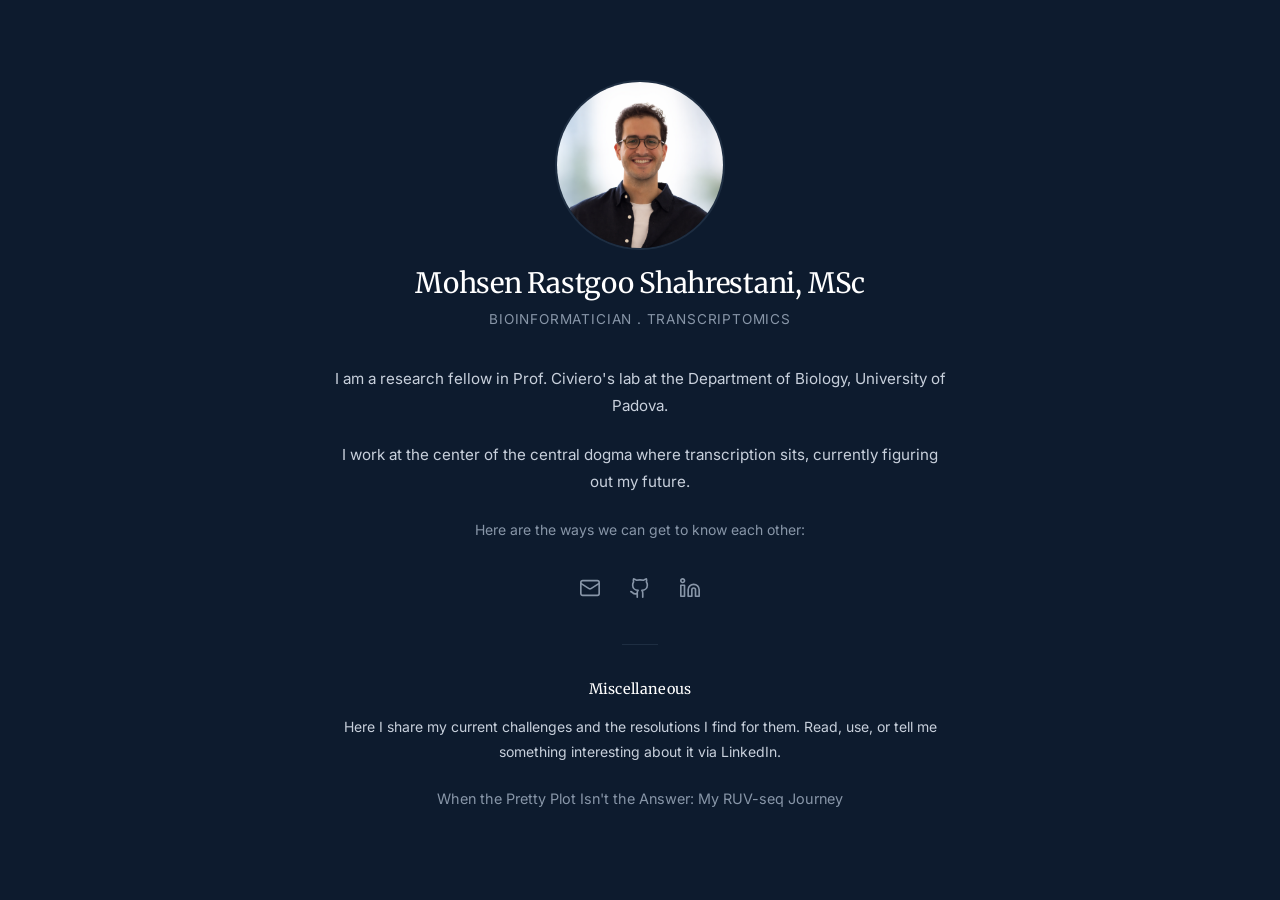
==== index.html @ e88a0c1d "ruv initial blog" ====
<!DOCTYPE html>
<html lang="en">

<head>
    <meta charset="UTF-8">
    <meta name="viewport" content="width=device-width, initial-scale=1.0">
    <title>Mohsen Rastgoo Shahrestani</title>
    <meta name="description" content="Bioinformatician. Research fellow at University of Padova.">
    <link rel="preconnect" href="https://fonts.googleapis.com">
    <link rel="preconnect" href="https://fonts.gstatic.com" crossorigin>
    <link
        href="https://fonts.googleapis.com/css2?family=Merriweather:wght@300;400&family=Inter:wght@400;500&display=swap"
        rel="stylesheet">
    <link rel="stylesheet" href="style.css">
</head>

<body>
    <div class="container">
        <img src="profile-photo.png" alt="Mohsen Rastgoo Shahrestani" class="photo">

        <h1>Mohsen Rastgoo Shahrestani<span class="degree">, MSc</span></h1>
        <p class="title">Bioinformatician . Transcriptomics</p>

        <div class="about">
            <p>I am a research fellow in Prof. Civiero's lab at the Department of Biology, University of Padova.</p>
            <p>I work at the center of the central dogma where transcription sits, currently figuring out my future.</p>
            <p>Here are the ways we can get to know each other:</p>
        </div>

        <div class="links">
            <a href="mailto:mohsenrastgooshahrestani@gmail.com" aria-label="Email">
                <svg xmlns="http://www.w3.org/2000/svg" width="22" height="22" viewBox="0 0 24 24" fill="none"
                    stroke="currentColor" stroke-width="1.8" stroke-linecap="round" stroke-linejoin="round">
                    <rect x="2" y="4" width="20" height="16" rx="2" />
                    <path d="m22 7-8.97 5.7a1.94 1.94 0 0 1-2.06 0L2 7" />
                </svg>
            </a>
            <a href="https://github.com/MohsenRsh" target="_blank" rel="noopener noreferrer" aria-label="GitHub">
                <svg xmlns="http://www.w3.org/2000/svg" width="22" height="22" viewBox="0 0 24 24" fill="none"
                    stroke="currentColor" stroke-width="1.8" stroke-linecap="round" stroke-linejoin="round">
                    <path
                        d="M15 22v-4a4.8 4.8 0 0 0-1-3.5c3 0 6-2 6-5.5.08-1.25-.27-2.48-1-3.5.28-1.15.28-2.35 0-3.5 0 0-1 0-3 1.5-2.64-.5-5.36-.5-8 0C6 2 5 2 5 2c-.3 1.15-.3 2.35 0 3.5A5.403 5.403 0 0 0 4 9c0 3.5 3 5.5 6 5.5-.39.49-.68 1.05-.85 1.65-.17.6-.22 1.23-.15 1.85v4" />
                    <path d="M9 18c-4.51 2-5-2-7-2" />
                </svg>
            </a>
            <a href="https://www.linkedin.com/in/mohsenrsh/" target="_blank" rel="noopener noreferrer"
                aria-label="LinkedIn">
                <svg xmlns="http://www.w3.org/2000/svg" width="22" height="22" viewBox="0 0 24 24" fill="none"
                    stroke="currentColor" stroke-width="1.8" stroke-linecap="round" stroke-linejoin="round">
                    <path d="M16 8a6 6 0 0 1 6 6v7h-4v-7a2 2 0 0 0-2-2 2 2 0 0 0-2 2v7h-4v-7a6 6 0 0 1 6-6z" />
                    <rect x="2" y="9" width="4" height="12" />
                    <circle cx="4" cy="4" r="2" />
                </svg>
            </a>
        </div>

        <div class="misc">
            <div class="misc-divider"></div>
            <p class="misc-label">Miscellaneous</p>
            <p class="misc-desc">Here I share my current challenges and the resolutions I find for them. Read, use, or tell me something interesting about it via LinkedIn.</p>
            <ul class="misc-posts">
                <li><a href="ruv-seq.html">When the Pretty Plot Isn't the Answer: My RUV-seq Journey</a></li>
            </ul>
        </div>
    </div>
</body>

</html>
---- style.css ----
*, *::before, *::after {
    box-sizing: border-box;
    margin: 0;
    padding: 0;
}

:root {
    --bg: #0d1b2e;
    --text: #f0f2f5;
    --text-muted: #8896a8;
    --accent: #c8d0dc;
    --border: #1e2e42;
}

body {
    background-color: var(--bg);
    color: var(--text);
    font-family: 'Inter', sans-serif;
    font-size: 16px;
    line-height: 1.7;
    min-height: 100vh;
    display: flex;
    align-items: center;
    justify-content: center;
    padding: 2rem 1.5rem;
}

.container {
    max-width: 620px;
    width: 100%;
    text-align: center;
}

.photo {
    width: 170px;
    height: 170px;
    border-radius: 50%;
    object-fit: cover;
    margin-bottom: 0.1rem;
    border: 2px solid var(--border);
}

h1 {
    font-family: 'Merriweather', serif;
    font-weight: 400;
    font-size: 1.75rem;
    letter-spacing: -0.01em;
    margin-bottom: 0.05rem;
    color: #ffffff;
    white-space: nowrap;
}

.title {
    font-size: 0.85rem;
    color: var(--text-muted);
    letter-spacing: 0.06em;
    text-transform: uppercase;
    margin-bottom: 2.2rem;
}

.about {
    margin-bottom: 2.2rem;
    text-align: center;
}

.about p {
    font-size: 0.95rem;
    color: var(--accent);
    line-height: 1.75;
    margin-bottom: 1.4rem;
}

.about p:last-child {
    margin-bottom: 0;
    color: var(--text-muted);
    font-size: 0.875rem;
}

.links {
    display: flex;
    justify-content: center;
    gap: 1.75rem;
    margin-top: 1.5rem;
}

.links a {
    color: var(--text-muted);
    transition: color 0.15s ease;
    display: flex;
    align-items: center;
}

.links a:hover {
    color: #ffffff;
}

/* ---- Homepage: Miscellaneous section ---- */
.misc {
    margin-top: 2.8rem;
    text-align: center;
}

.misc-divider {
    width: 36px;
    height: 1px;
    background: var(--border);
    margin: 0 auto 2rem;
}

.misc-label {
    font-family: 'Merriweather', serif;
    font-weight: 400;
    font-size: 0.9rem;
    color: #ffffff;
    margin-bottom: 0.85rem;
    letter-spacing: 0.02em;
}

.misc-desc {
    font-size: 0.875rem;
    color: var(--accent);
    line-height: 1.75;
    margin-bottom: 1.3rem;
}

.misc-posts {
    list-style: none;
    padding: 0;
}

.misc-posts li {
    margin-bottom: 0.5rem;
}

.misc-posts a {
    color: var(--text-muted);
    text-decoration: none;
    font-size: 0.9rem;
    transition: color 0.15s ease;
}

.misc-posts a:hover {
    color: #ffffff;
}

/* ---- Blog post page ---- */
body.post-page {
    display: block;
    padding: 3.5rem 1.5rem 5rem;
}

.post-container {
    max-width: 680px;
    margin: 0 auto;
}

.back-link {
    display: inline-block;
    color: var(--text-muted);
    text-decoration: none;
    font-size: 0.875rem;
    margin-bottom: 2.5rem;
    transition: color 0.15s ease;
}

.back-link:hover {
    color: #ffffff;
}

.post-title {
    font-family: 'Merriweather', serif;
    font-weight: 400;
    font-size: 1.55rem;
    color: #ffffff;
    line-height: 1.45;
    margin-bottom: 2rem;
    white-space: normal;
    letter-spacing: -0.01em;
}

.post-heading {
    font-family: 'Merriweather', serif;
    font-weight: 400;
    font-size: 1.05rem;
    color: var(--accent);
    margin-top: 2.5rem;
    margin-bottom: 1rem;
    letter-spacing: 0.01em;
    white-space: normal;
}

.post-p {
    font-size: 0.95rem;
    color: var(--accent);
    line-height: 1.85;
    margin-bottom: 1.25rem;
}

.post-p strong {
    color: #ffffff;
    font-weight: 500;
}

.post-p em {
    font-style: italic;
    color: var(--text-muted);
}

.post-figure {
    margin: 2.2rem 0;
    text-align: center;
}

.post-figure img {
    max-width: 100%;
    border-radius: 4px;
    border: 1px solid var(--border);
}

.post-footer {
    margin-top: 3rem;
    padding-top: 1.5rem;
    border-top: 1px solid var(--border);
    font-size: 0.875rem;
    color: var(--text-muted);
    line-height: 1.75;
}

.post-footer a {
    color: var(--accent);
    text-decoration: none;
    transition: color 0.15s ease;
}

.post-footer a:hover {
    color: #ffffff;
}

/* ---- Responsive ---- */
@media (max-width: 480px) {
    h1 {
        font-size: 1.5rem;
    }

    .photo {
        width: 116px;
        height: 116px;
    }

    .post-title {
        font-size: 1.3rem;
    }
}
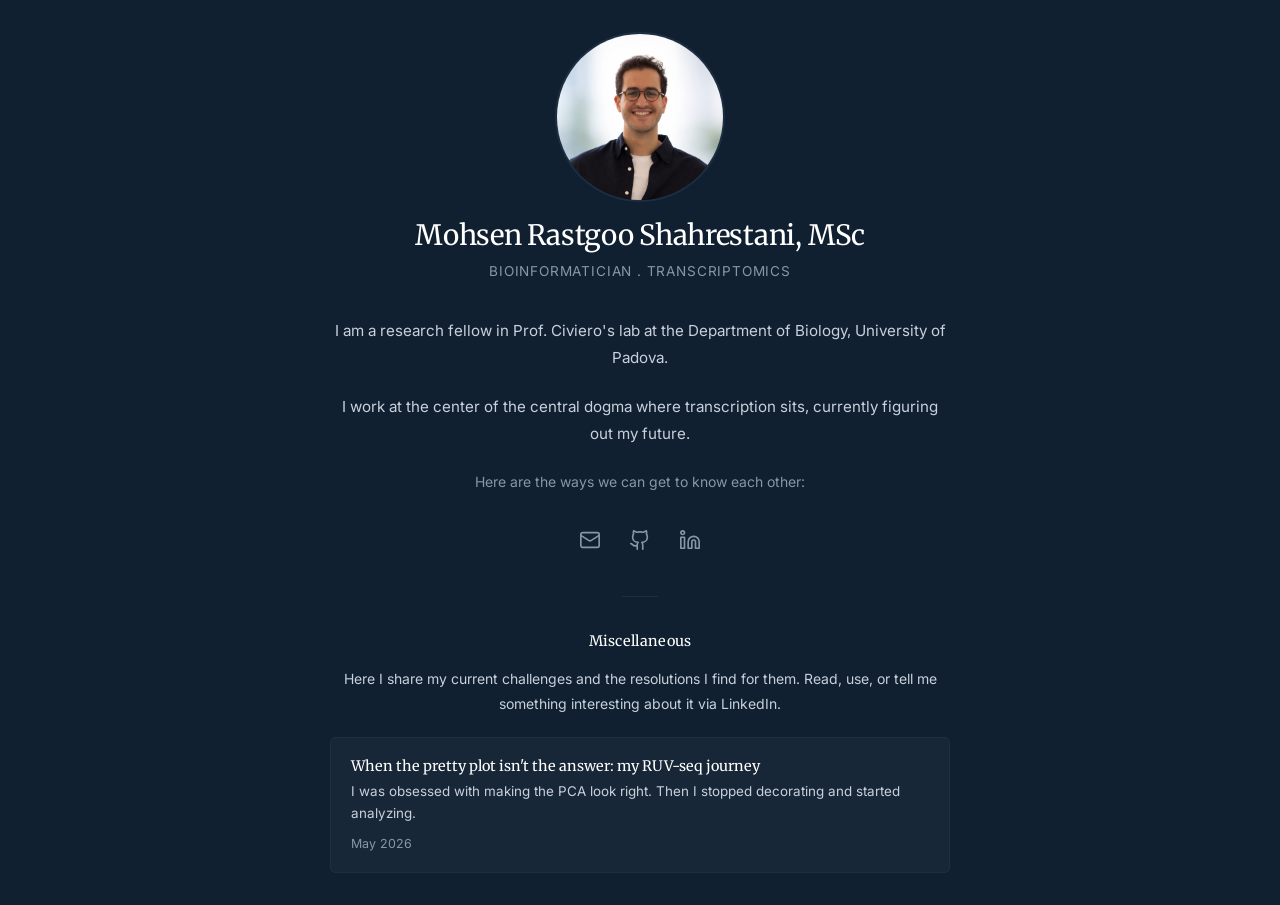
==== commit 62db07fa: "ruv blog - update" ====
--- a/index.html
+++ b/index.html
@@ -58,9 +58,14 @@
             <div class="misc-divider"></div>
             <p class="misc-label">Miscellaneous</p>
             <p class="misc-desc">Here I share my current challenges and the resolutions I find for them. Read, use, or tell me something interesting about it via LinkedIn.</p>
-            <ul class="misc-posts">
-                <li><a href="ruv-seq.html">When the Pretty Plot Isn't the Answer: My RUV-seq Journey</a></li>
-            </ul>
+            <!-- To add a post: copy the .post-card block below, update href, title, summary, and date -->
+            <div class="post-cards">
+                <a href="ruv-seq.html" class="post-card">
+                    <p class="post-card-title">When the pretty plot isn't the answer: my RUV-seq journey</p>
+                    <p class="post-card-summary">I was obsessed with making the PCA look right. Then I stopped decorating and started analyzing.</p>
+                    <span class="post-card-date">May 2026</span>
+                </a>
+            </div>
         </div>
     </div>
 </body>
--- a/style.css
+++ b/style.css
@@ -5,7 +5,7 @@
 }
 
 :root {
-    --bg: #0d1b2e;
+    --bg: #102030;
     --text: #f0f2f5;
     --text-muted: #8896a8;
     --accent: #c8d0dc;
@@ -123,24 +123,49 @@
     margin-bottom: 1.3rem;
 }
 
-.misc-posts {
-    list-style: none;
-    padding: 0;
-}
-
-.misc-posts li {
-    margin-bottom: 0.5rem;
-}
-
-.misc-posts a {
-    color: var(--text-muted);
+/* To add a post: copy one .post-card block in index.html and update href, title, summary, date */
+.post-cards {
+    display: flex;
+    flex-direction: column;
+    gap: 0.75rem;
+    text-align: left;
+}
+
+.post-card {
+    display: block;
     text-decoration: none;
+    background: rgba(255, 255, 255, 0.03);
+    border: 1px solid var(--border);
+    border-radius: 5px;
+    padding: 1.1rem 1.25rem;
+    transition: border-color 0.15s ease, background 0.15s ease;
+}
+
+.post-card:hover {
+    border-color: #2e4460;
+    background: rgba(255, 255, 255, 0.055);
+}
+
+.post-card-title {
+    font-family: 'Merriweather', serif;
+    font-weight: 400;
     font-size: 0.9rem;
-    transition: color 0.15s ease;
-}
-
-.misc-posts a:hover {
-    color: #ffffff;
+    color: #ffffff;
+    line-height: 1.4;
+    margin-bottom: 0.35rem;
+}
+
+.post-card-summary {
+    font-size: 0.84rem;
+    color: var(--accent);
+    line-height: 1.6;
+    margin-bottom: 0.55rem;
+}
+
+.post-card-date {
+    display: block;
+    font-size: 0.78rem;
+    color: var(--text-muted);
 }
 
 /* ---- Blog post page ---- */
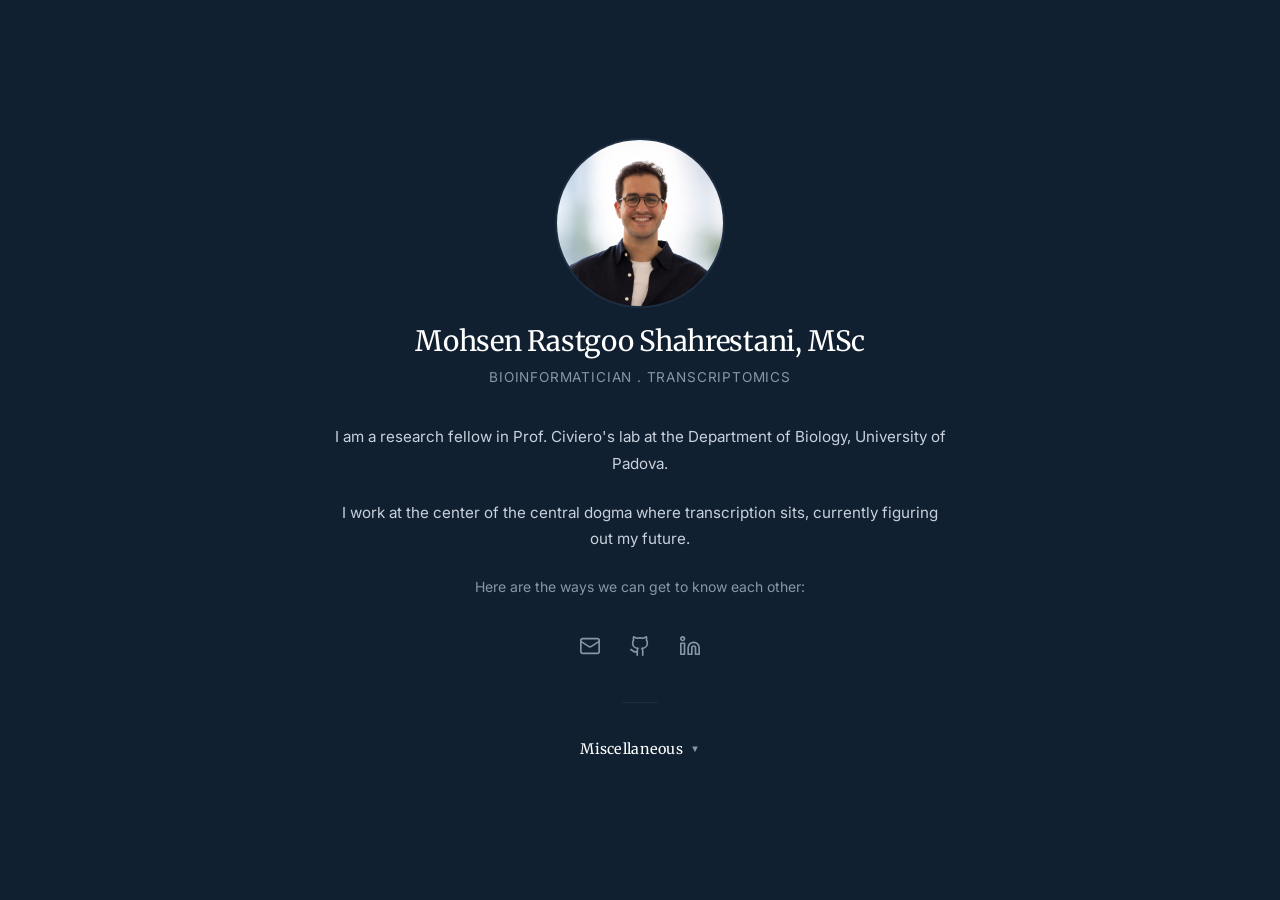
==== commit 65748be1: "ruv blog - update - hope final" ====
--- a/index.html
+++ b/index.html
@@ -56,18 +56,35 @@
 
         <div class="misc">
             <div class="misc-divider"></div>
-            <p class="misc-label">Miscellaneous</p>
-            <p class="misc-desc">Here I share my current challenges and the resolutions I find for them. Read, use, or tell me something interesting about it via LinkedIn.</p>
-            <!-- To add a post: copy the .post-card block below, update href, title, summary, and date -->
-            <div class="post-cards">
-                <a href="ruv-seq.html" class="post-card">
-                    <p class="post-card-title">When the pretty plot isn't the answer: my RUV-seq journey</p>
-                    <p class="post-card-summary">I was obsessed with making the PCA look right. Then I stopped decorating and started analyzing.</p>
-                    <span class="post-card-date">May 2026</span>
-                </a>
+            <button class="misc-toggle" aria-expanded="false">
+                <span class="misc-label">Miscellaneous</span>
+                <span class="misc-chevron">▼</span>
+            </button>
+            <div class="misc-body" id="misc-body">
+                <p class="misc-desc">Here I share challenges I face in my work and the resolutions I find for them. Not tutorials. Not polished guides. Just honest write-ups of what I tried, what broke, and what I learned from it. If you read something and it sparks a thought, reach out via LinkedIn.</p>
+                <!-- To add a post: copy one .post-card block below, update href, title, summary, and date -->
+                <div class="post-cards">
+                    <a href="ruv-seq.html" class="post-card">
+                        <p class="post-card-title">When the pretty plot isn't the answer: my RUV-seq journey</p>
+                        <p class="post-card-summary">I was obsessed with making the PCA look right. Then I stopped decorating and started analyzing.</p>
+                        <div class="post-card-footer">
+                            <span class="post-card-date">May 2026</span>
+                            <span class="post-card-arrow">→</span>
+                        </div>
+                    </a>
+                </div>
             </div>
         </div>
     </div>
+
+    <script>
+        document.querySelector('.misc-toggle').addEventListener('click', function () {
+            var body = document.getElementById('misc-body');
+            var expanded = this.getAttribute('aria-expanded') === 'true';
+            this.setAttribute('aria-expanded', String(!expanded));
+            body.classList.toggle('open');
+        });
+    </script>
 </body>
 
 </html>
--- a/style.css
+++ b/style.css
@@ -107,19 +107,52 @@
     margin: 0 auto 2rem;
 }
 
+.misc-toggle {
+    background: none;
+    border: none;
+    cursor: pointer;
+    padding: 0;
+    display: inline-flex;
+    align-items: center;
+    gap: 0.45rem;
+    color: inherit;
+}
+
 .misc-label {
     font-family: 'Merriweather', serif;
     font-weight: 400;
     font-size: 0.9rem;
     color: #ffffff;
-    margin-bottom: 0.85rem;
     letter-spacing: 0.02em;
+}
+
+.misc-chevron {
+    font-size: 0.6rem;
+    color: var(--text-muted);
+    display: inline-block;
+    transition: transform 0.3s ease;
+    line-height: 1;
+}
+
+.misc-toggle[aria-expanded="true"] .misc-chevron {
+    transform: rotate(180deg);
+}
+
+.misc-body {
+    max-height: 0;
+    overflow: hidden;
+    transition: max-height 0.35s ease;
+}
+
+.misc-body.open {
+    max-height: 500px;
 }
 
 .misc-desc {
     font-size: 0.875rem;
     color: var(--accent);
     line-height: 1.75;
+    margin-top: 1.1rem;
     margin-bottom: 1.3rem;
 }
 
@@ -162,9 +195,19 @@
     margin-bottom: 0.55rem;
 }
 
+.post-card-footer {
+    display: flex;
+    justify-content: space-between;
+    align-items: center;
+}
+
 .post-card-date {
-    display: block;
     font-size: 0.78rem;
+    color: var(--text-muted);
+}
+
+.post-card-arrow {
+    font-size: 0.85rem;
     color: var(--text-muted);
 }
 
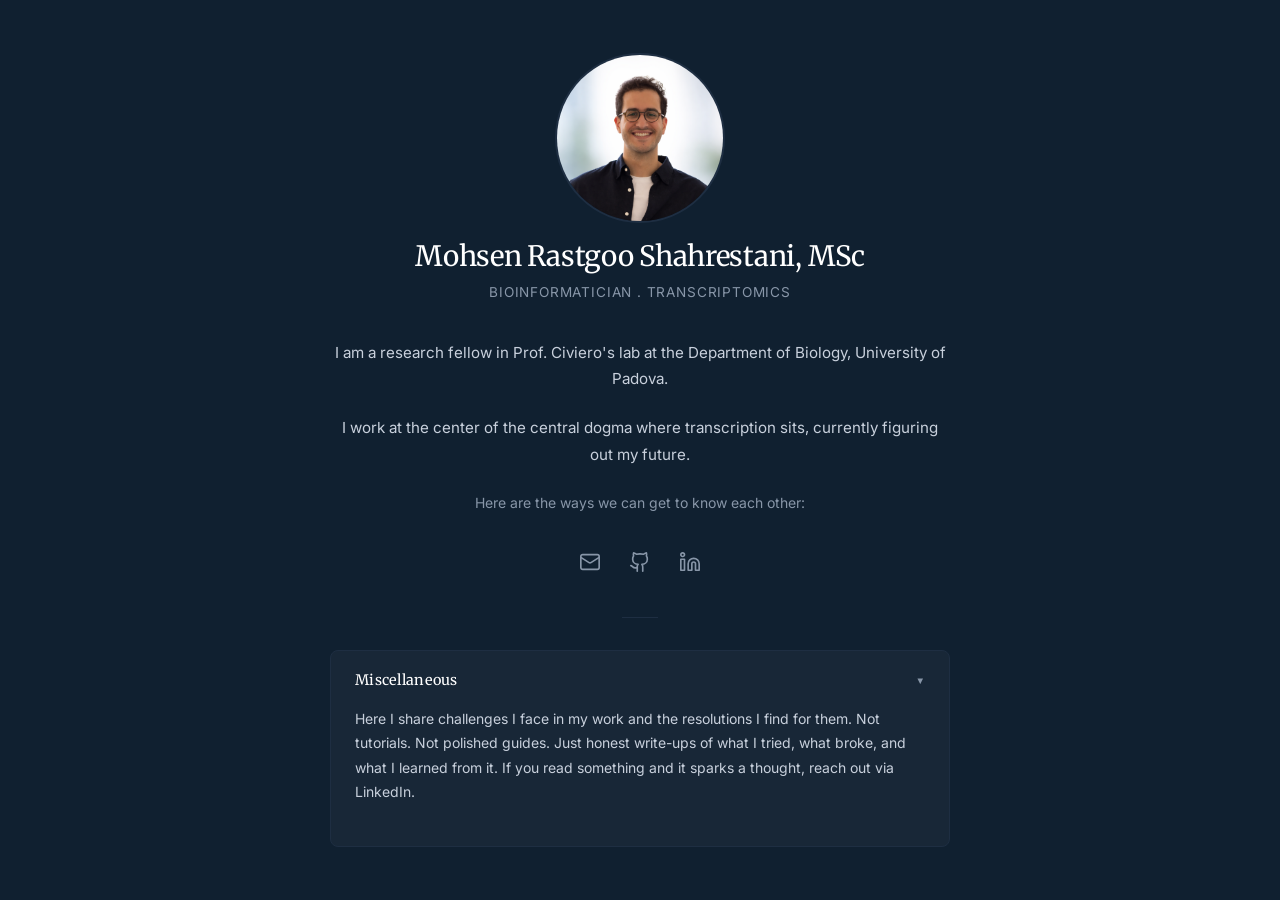
==== commit 1dfb2266: "ruv blog - update - hope second time final" ====
--- a/index.html
+++ b/index.html
@@ -56,22 +56,24 @@
 
         <div class="misc">
             <div class="misc-divider"></div>
-            <button class="misc-toggle" aria-expanded="false">
-                <span class="misc-label">Miscellaneous</span>
-                <span class="misc-chevron">▼</span>
-            </button>
-            <div class="misc-body" id="misc-body">
+            <div class="misc-box">
+                <button class="misc-toggle" aria-expanded="false">
+                    <span class="misc-label">Miscellaneous</span>
+                    <span class="misc-chevron">▼</span>
+                </button>
                 <p class="misc-desc">Here I share challenges I face in my work and the resolutions I find for them. Not tutorials. Not polished guides. Just honest write-ups of what I tried, what broke, and what I learned from it. If you read something and it sparks a thought, reach out via LinkedIn.</p>
-                <!-- To add a post: copy one .post-card block below, update href, title, summary, and date -->
-                <div class="post-cards">
-                    <a href="ruv-seq.html" class="post-card">
-                        <p class="post-card-title">When the pretty plot isn't the answer: my RUV-seq journey</p>
-                        <p class="post-card-summary">I was obsessed with making the PCA look right. Then I stopped decorating and started analyzing.</p>
-                        <div class="post-card-footer">
-                            <span class="post-card-date">May 2026</span>
-                            <span class="post-card-arrow">→</span>
-                        </div>
-                    </a>
+                <div class="misc-body" id="misc-body">
+                    <!-- To add a post: copy one .post-card block below, update href, title, summary, and date -->
+                    <div class="post-cards">
+                        <a href="ruv-seq.html" class="post-card">
+                            <p class="post-card-title">When the pretty plot isn't the answer: my RUV-seq journey</p>
+                            <p class="post-card-summary">I was obsessed with making the PCA look right. Then I stopped decorating and started analyzing.</p>
+                            <div class="post-card-footer">
+                                <span class="post-card-date">May 2026</span>
+                                <span class="post-card-arrow">→</span>
+                            </div>
+                        </a>
+                    </div>
                 </div>
             </div>
         </div>
--- a/style.css
+++ b/style.css
@@ -107,14 +107,23 @@
     margin: 0 auto 2rem;
 }
 
+.misc-box {
+    background: rgba(255, 255, 255, 0.03);
+    border: 1px solid var(--border);
+    border-radius: 8px;
+    padding: 1.25rem 1.5rem;
+    text-align: left;
+}
+
 .misc-toggle {
     background: none;
     border: none;
     cursor: pointer;
     padding: 0;
-    display: inline-flex;
+    display: flex;
+    justify-content: space-between;
     align-items: center;
-    gap: 0.45rem;
+    width: 100%;
     color: inherit;
 }
 
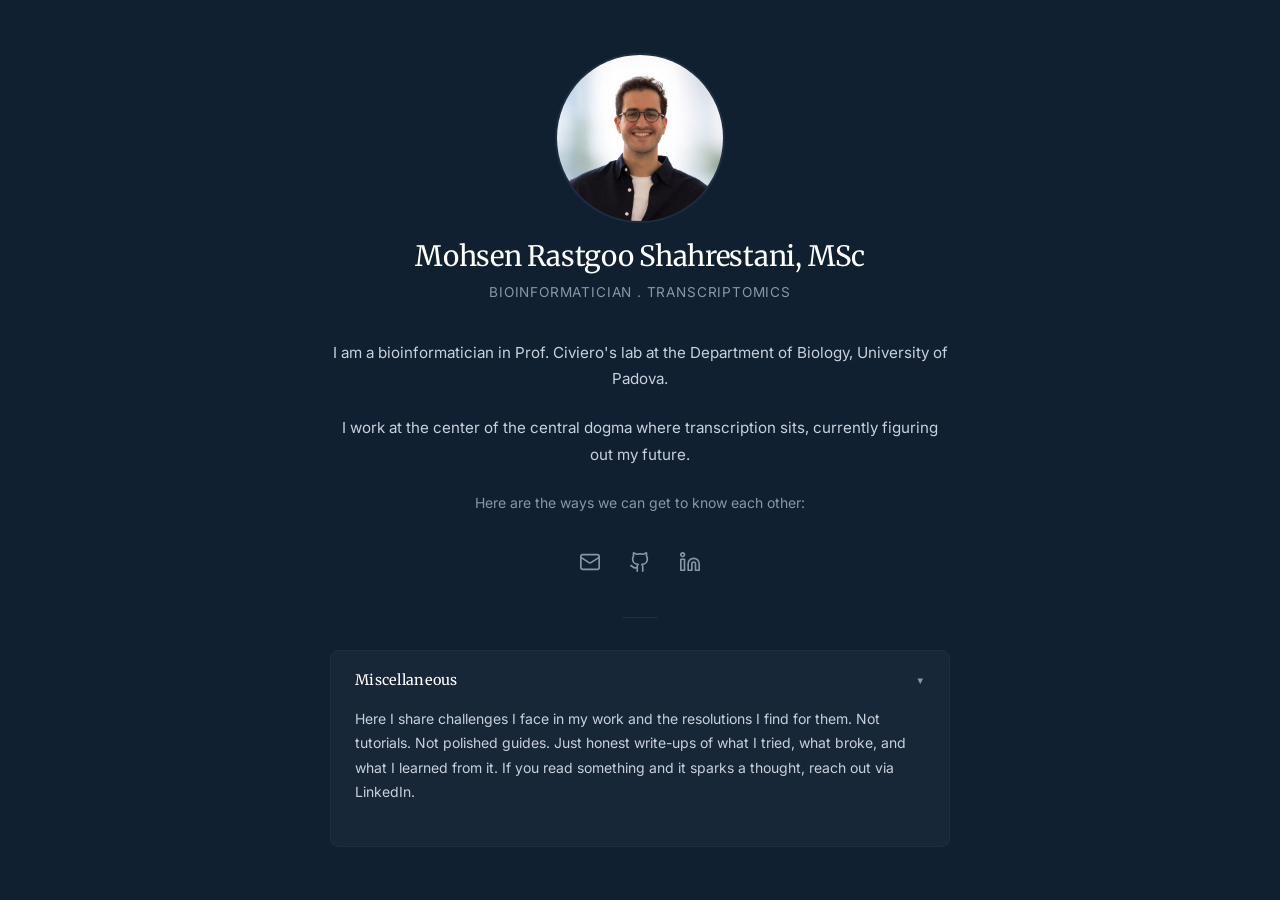
==== commit 80005811: "change research fellow to bioiniformatician" ====
--- a/index.html
+++ b/index.html
@@ -22,7 +22,7 @@
         <p class="title">Bioinformatician . Transcriptomics</p>
 
         <div class="about">
-            <p>I am a research fellow in Prof. Civiero's lab at the Department of Biology, University of Padova.</p>
+            <p>I am a bioinformatician in Prof. Civiero's lab at the Department of Biology, University of Padova.</p>
             <p>I work at the center of the central dogma where transcription sits, currently figuring out my future.</p>
             <p>Here are the ways we can get to know each other:</p>
         </div>
@@ -73,6 +73,14 @@
                                 <span class="post-card-arrow">→</span>
                             </div>
                         </a>
+                        <a href="anndata-to-seurat.html" class="post-card">
+                            <p class="post-card-title">When the conversion should be one line but it's not: AnnData to Seurat</p>
+                            <p class="post-card-summary">I tried every conversion tool. They all failed. So I did it by hand.</p>
+                            <div class="post-card-footer">
+                                <span class="post-card-date">May 2026</span>
+                                <span class="post-card-arrow">→</span>
+                            </div>
+                        </a>
                     </div>
                 </div>
             </div>
@@ -89,4 +97,4 @@
     </script>
 </body>
 
-</html>+</html>
